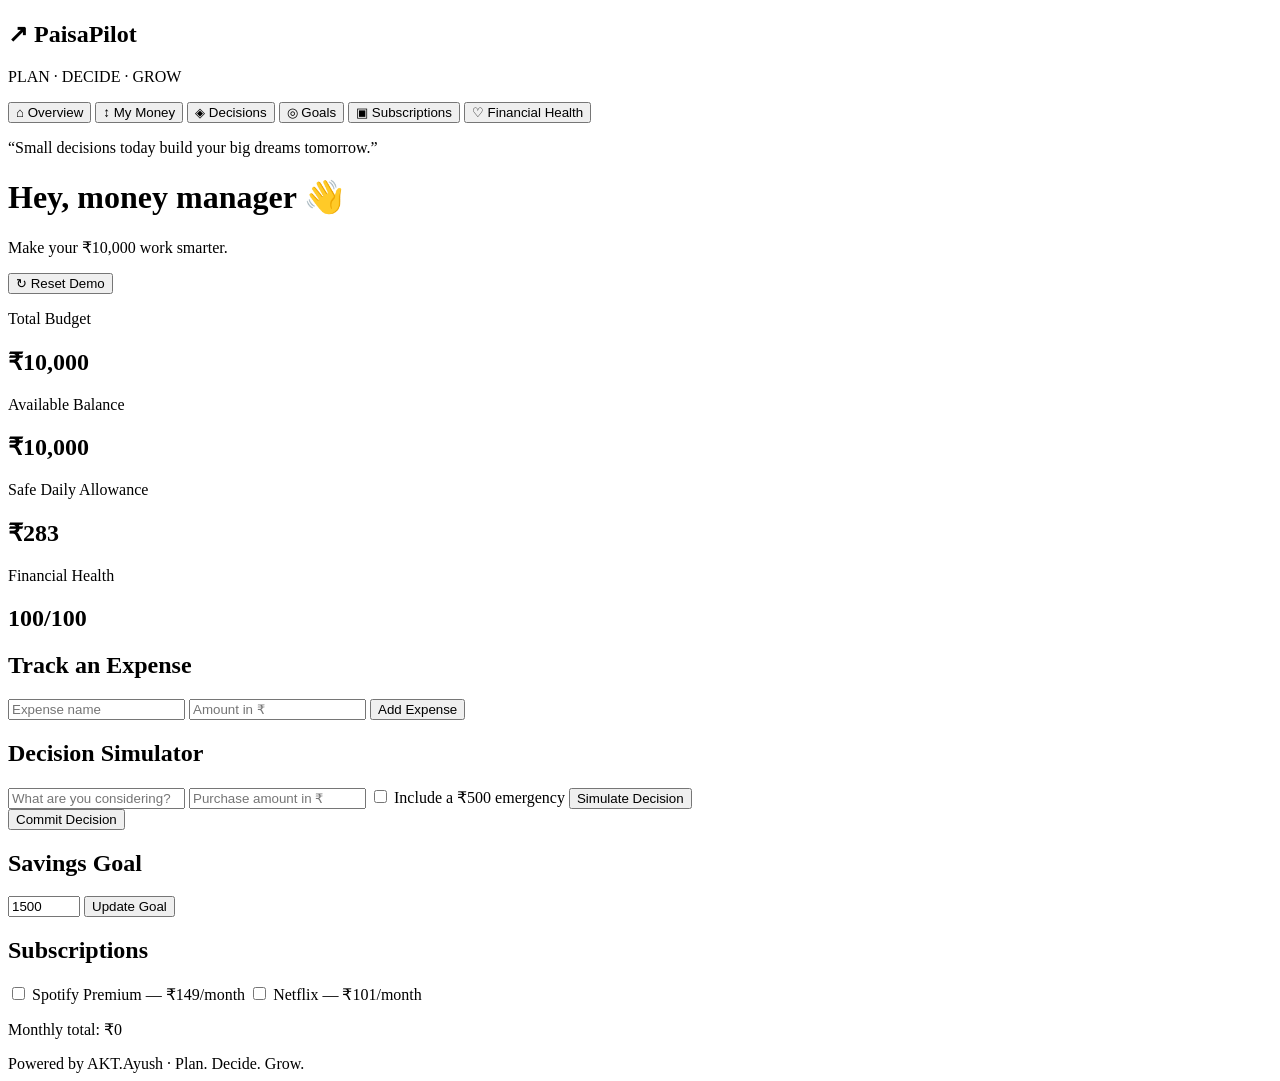
==== index.html @ 59cb8774 "Add initial HTML structure for PaisaPilot app" ====
<!DOCTYPE html>
<html lang="en">
<head>
  <meta charset="UTF-8">
  <meta name="viewport" content="width=device-width, initial-scale=1.0">
  <meta name="theme-color" content="#061225">
  <meta name="description" content="PaisaPilot — a 30-day personal finance simulator for smarter money decisions.">
  <title>PaisaPilot | Powered by AKT.Ayush</title>
  <link rel="stylesheet" href="style.css">
</head>
<body>
  <div class="app">
    <aside class="sidebar">
      <h2>↗ PaisaPilot</h2>
      <p>PLAN · DECIDE · GROW</p>

      <nav>
        <button data-tab="Overview">⌂ Overview</button>
        <button data-tab="Activity">↕ My Money</button>
        <button data-tab="Decisions">◈ Decisions</button>
        <button data-tab="Goals">◎ Goals</button>
        <button data-tab="Subscriptions">▣ Subscriptions</button>
        <button data-tab="Health">♡ Financial Health</button>
      </nav>

      <p class="quote">
        “Small decisions today build your big dreams tomorrow.”
      </p>
    </aside>

    <main>
      <header class="topbar">
        <div>
          <h1>Hey, money manager 👋</h1>
          <p>Make your ₹10,000 work smarter.</p>
        </div>
        <button id="resetBtn">↻ Reset Demo</button>
      </header>

      <section class="stats">
        <article class="card">
          <p>Total Budget</p>
          <h2 id="budget">₹10,000</h2>
        </article>
        <article class="card">
          <p>Available Balance</p>
          <h2 id="balance">₹10,000</h2>
        </article>
        <article class="card">
          <p>Safe Daily Allowance</p>
          <h2 id="allowance">₹283</h2>
        </article>
        <article class="card">
          <p>Financial Health</p>
          <h2 id="health">100/100</h2>
        </article>
      </section>

      <section class="card">
        <h2>Track an Expense</h2>
        <input id="expenseName" placeholder="Expense name">
        <input id="expenseAmount" type="number"
               min="1" placeholder="Amount in ₹">
        <button id="addExpenseBtn">Add Expense</button>
        <div id="activityList"></div>
      </section>

      <section class="card">
        <h2>Decision Simulator</h2>
        <input id="decisionName" placeholder="What are you considering?">
        <input id="decisionAmount" type="number"
               min="0" placeholder="Purchase amount in ₹">
        <label>
          <input id="includeEmergency" type="checkbox">
          Include a ₹500 emergency
        </label>
        <button id="simulateBtn">Simulate Decision</button>
        <div id="simulationResult"></div>
        <button id="applyBtn">Commit Decision</button>
      </section>

      <section class="card">
        <h2>Savings Goal</h2>
        <input id="goalInput" type="number"
               min="0" max="10000" value="1500">
        <button id="saveGoalBtn">Update Goal</button>
        <p id="goalStatus"></p>
      </section>

      <section class="card">
        <h2>Subscriptions</h2>
        <label>
          <input type="checkbox" id="spotify">
          Spotify Premium — ₹149/month
        </label>
        <label>
          <input type="checkbox" id="netflix">
          Netflix — ₹101/month
        </label>
        <p id="subscriptionTotal">Monthly total: ₹0</p>
      </section>

      <footer>
        Powered by AKT.Ayush · Plan. Decide. Grow.
      </footer>
    </main>
  </div>

  <script src="script.js"></script>
</body>
</html>
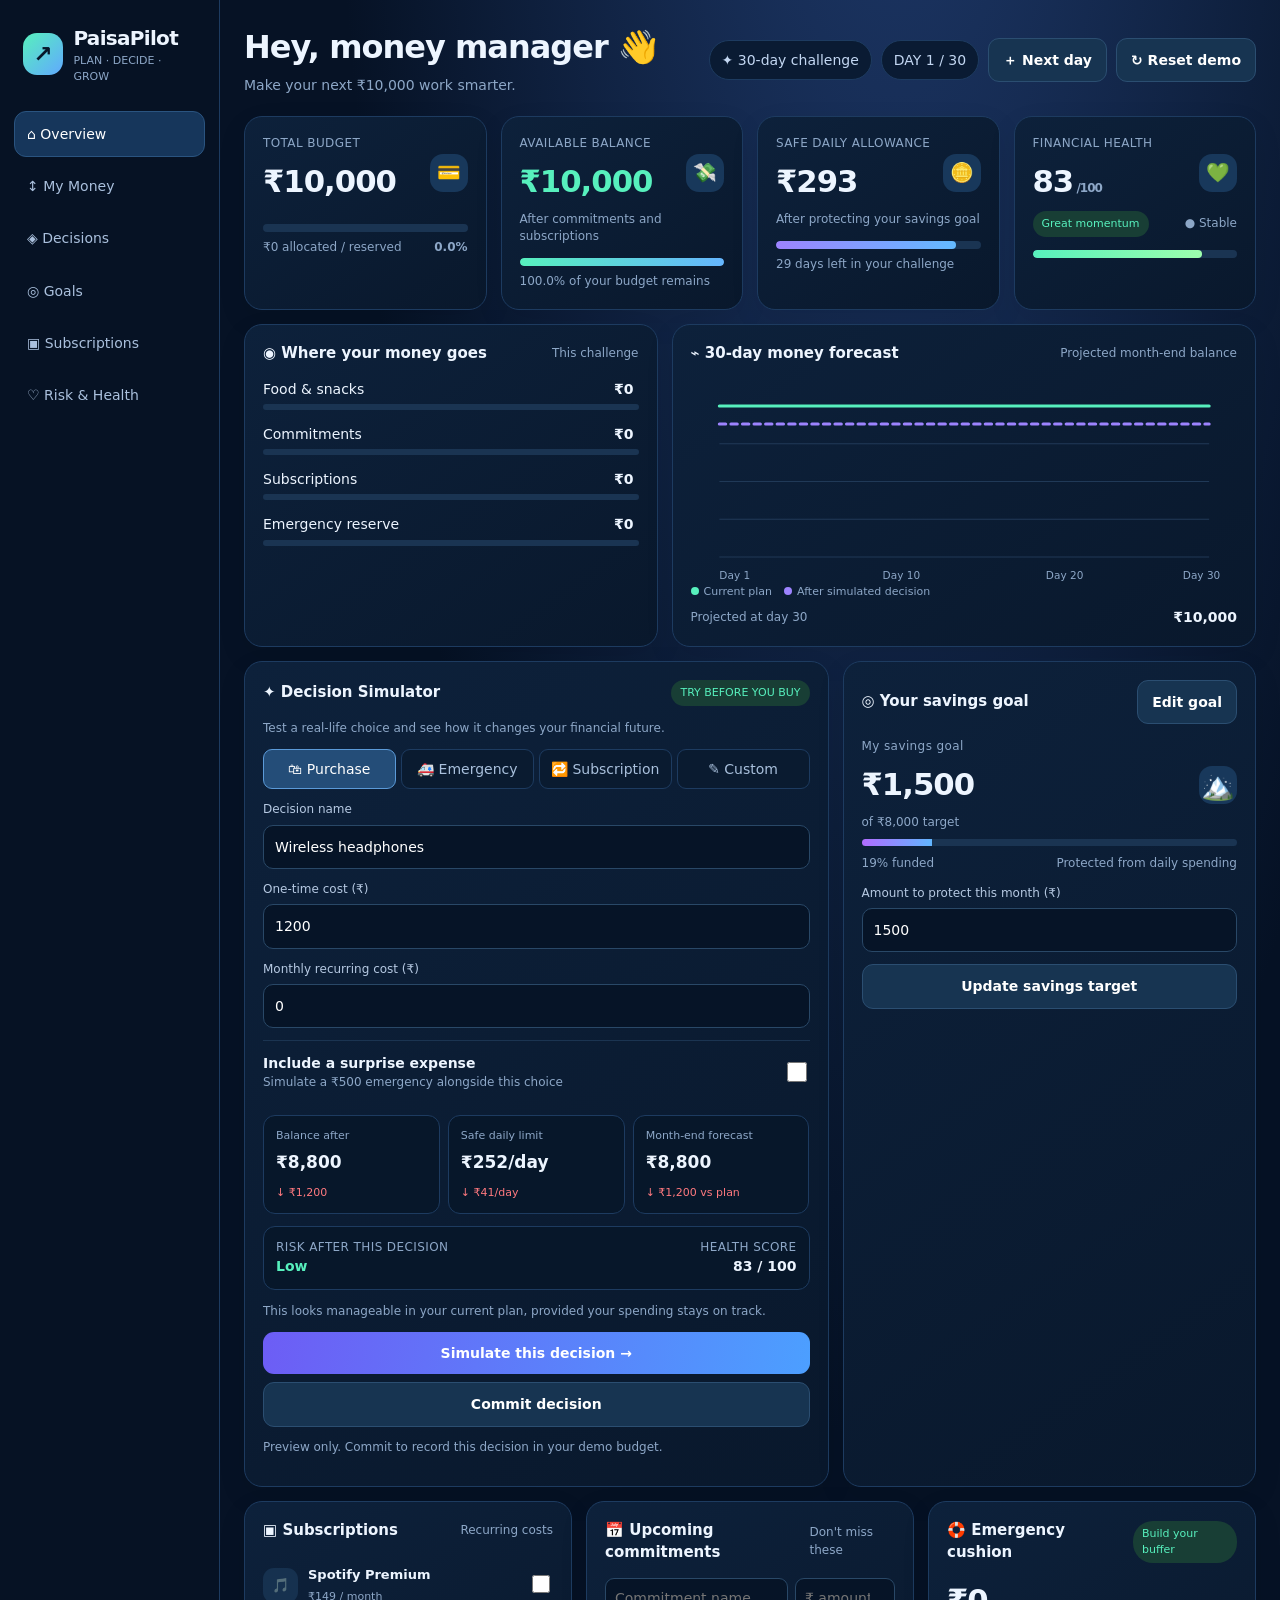
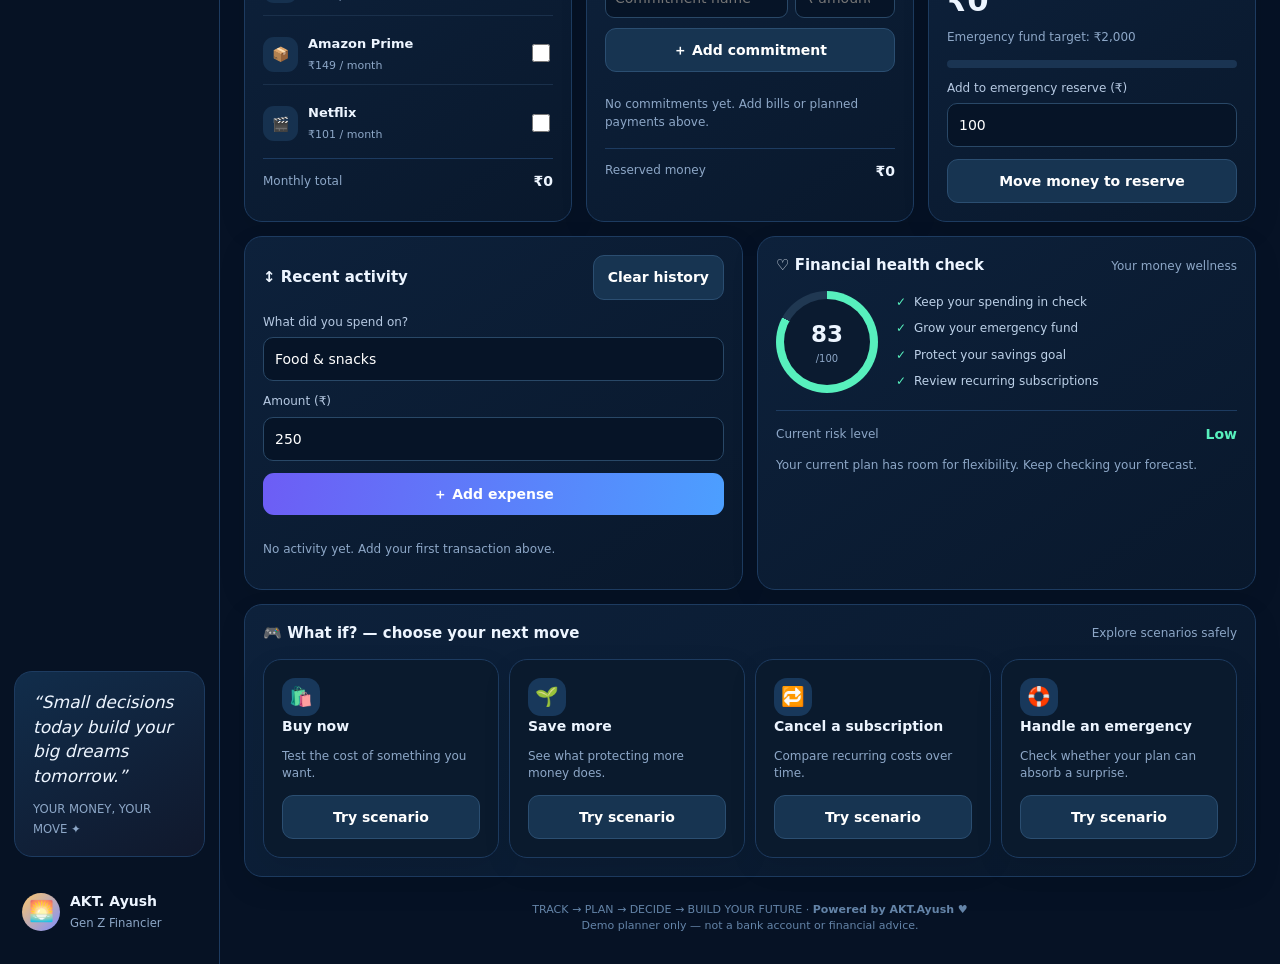
==== commit c09cdf4d: "Add files via upload" ====
--- a/index.html
+++ b/index.html
@@ -1,111 +1,67 @@
 <!DOCTYPE html>
 <html lang="en">
 <head>
-  <meta charset="UTF-8">
-  <meta name="viewport" content="width=device-width, initial-scale=1.0">
-  <meta name="theme-color" content="#061225">
-  <meta name="description" content="PaisaPilot — a 30-day personal finance simulator for smarter money decisions.">
-  <title>PaisaPilot | Powered by AKT.Ayush</title>
-  <link rel="stylesheet" href="style.css">
+<meta charset="UTF-8">
+<meta name="viewport" content="width=device-width, initial-scale=1.0">
+<title>PaisaPilot — Powered by AKT.Ayush</title>
+<link rel="stylesheet" href="style.css">
 </head>
 <body>
-  <div class="app">
-    <aside class="sidebar">
-      <h2>↗ PaisaPilot</h2>
-      <p>PLAN · DECIDE · GROW</p>
+<div class="app">
+<aside class="sidebar">
+  <div class="brand"><div class="logo">↗</div><div><strong>PaisaPilot</strong><small>PLAN · DECIDE · GROW</small></div></div>
+  <nav class="nav" id="nav">
+    <button class="active" data-tab="Overview">⌂ <span>Overview</span></button>
+    <button data-tab="Activity">↕ <span>My Money</span></button>
+    <button data-tab="Decisions">◈ <span>Decisions</span></button>
+    <button data-tab="Goals">◎ <span>Goals</span></button>
+    <button data-tab="Subscriptions">▣ <span>Subscriptions</span></button>
+    <button data-tab="Health">♡ <span>Risk & Health</span></button>
+  </nav>
+  <div class="quote"><p>“Small decisions today build your big dreams tomorrow.”</p><small>YOUR MONEY, YOUR MOVE ✦</small></div>
+  <div class="profile"><div class="avatar">🌅</div><div><strong>AKT. Ayush</strong><br><small>Gen Z Financier</small></div></div>
+</aside>
+<main>
+  <header class="topbar">
+    <div><h1 id="greeting">Hey, money manager 👋</h1><p>Make your next ₹10,000 work smarter.</p></div>
+    <div class="top-actions"><span class="pill">✦ 30-day challenge</span><span class="pill" id="dayPill">DAY 8 / 30</span><button class="btn secondary" id="nextDayBtn">＋ Next day</button><button class="btn secondary" id="resetBtn">↻ Reset demo</button></div>
+  </header>
+  <section class="grid">
+    <article class="card span-3"><div class="metric-row"><div><div class="eyebrow">TOTAL BUDGET</div><div class="metric">₹10,000</div></div><div class="iconbox">💳</div></div><div class="progress"><span id="budgetBar" style="width:65%"></span></div><div class="rowline mini"><span id="spentLabel">₹6,550 allocated / spent</span><strong id="budgetPct">65.5%</strong></div></article>
+    <article class="card span-3"><div class="metric-row"><div><div class="eyebrow">AVAILABLE BALANCE</div><div class="metric positive" id="balanceMetric">₹3,450</div></div><div class="iconbox">💸</div></div><div class="mini">After commitments and subscriptions</div><div class="progress"><span id="balanceBar" style="width:34.5%;background:linear-gradient(90deg,#57f0bd,#65b6ff)"></span></div><div class="mini" id="balanceSub">34.5% of your budget remains</div></article>
+    <article class="card span-3"><div class="metric-row"><div><div class="eyebrow">SAFE DAILY ALLOWANCE</div><div class="metric" id="allowanceMetric">₹65</div></div><div class="iconbox">🪙</div></div><div class="mini">After protecting your savings goal</div><div class="progress"><span id="allowanceBar" style="width:35%;background:linear-gradient(90deg,#9d83ff,#63baff)"></span></div><div class="mini" id="daysLabel">22 days left in your challenge</div></article>
+    <article class="card span-3"><div class="metric-row"><div><div class="eyebrow">FINANCIAL HEALTH</div><div class="metric" id="healthMetric">72<span class="mini"> /100</span></div></div><div class="iconbox">💚</div></div><div class="rowline"><span class="riskbadge" id="healthBadge">Good momentum</span><span class="mini" id="healthTrend">● Stable</span></div><div class="progress"><span id="healthBar" style="width:72%;background:linear-gradient(90deg,#57f0bd,#9dffad)"></span></div></article>
 
-      <nav>
-        <button data-tab="Overview">⌂ Overview</button>
-        <button data-tab="Activity">↕ My Money</button>
-        <button data-tab="Decisions">◈ Decisions</button>
-        <button data-tab="Goals">◎ Goals</button>
-        <button data-tab="Subscriptions">▣ Subscriptions</button>
-        <button data-tab="Health">♡ Financial Health</button>
-      </nav>
+    <article class="card span-5"><div class="card-head"><h2>◉ Where your money goes</h2><span class="mini">This challenge</span></div><div id="categoryList" class="category-list"></div></article>
+    <article class="card span-7"><div class="card-head"><h2>⌁ 30-day money forecast</h2><span class="mini">Projected month-end balance</span></div><svg class="chart" id="forecastChart" viewBox="0 0 520 205" preserveAspectRatio="none" aria-label="Balance forecast chart"></svg><div class="legend"><span><i class="dot" style="background:#57f0bd"></i>Current plan</span><span><i class="dot" style="background:#9d83ff"></i>After simulated decision</span></div><div class="rowline" style="margin-top:8px"><span class="mini">Projected at day 30</span><strong id="forecastMetric">₹2,020</strong></div></article>
 
-      <p class="quote">
-        “Small decisions today build your big dreams tomorrow.”
-      </p>
-    </aside>
+    <article class="card span-7" id="simulator"><div class="card-head"><h2>✦ Decision Simulator</h2><span class="riskbadge">TRY BEFORE YOU BUY</span></div><p class="mini">Test a real-life choice and see how it changes your financial future.</p>
+      <div class="sim-tabs" id="simTabs"><button class="active" data-mode="purchase">🛍 Purchase</button><button data-mode="emergency">🚑 Emergency</button><button data-mode="subscription">🔁 Subscription</button><button data-mode="custom">✎ Custom</button></div>
+      <div class="field"><label for="decisionName">Decision name</label><input id="decisionName" value="Wireless headphones" maxlength="70"></div>
+      <div class="field"><label for="decisionAmount">One-time cost (₹)</label><input id="decisionAmount" type="number" min="0" step="50" value="1200"></div>
+      <div class="field"><label for="recurringAmount">Monthly recurring cost (₹)</label><input id="recurringAmount" type="number" min="0" step="10" value="0"></div>
+      <div class="switchrow"><div><strong>Include a surprise expense</strong><div class="mini">Simulate a ₹500 emergency alongside this choice</div></div><input id="includeEmergency" type="checkbox" checked style="width:20px;height:20px;accent-color:#57f0bd"></div>
+      <div class="impact-grid"><div class="impact"><small>Balance after</small><strong id="simBalance">₹1,750</strong><em id="simBalanceDelta" class="negative">↓ ₹1,700</em></div><div class="impact"><small>Safe daily limit</small><strong id="simAllowance">₹11/day</strong><em id="simAllowanceDelta">After savings goal</em></div><div class="impact"><small>Month-end forecast</small><strong id="simForecast">₹320</strong><em id="simForecastDelta">Projected</em></div></div>
+      <div class="riskline" style="margin-bottom:13px"><div><div class="eyebrow">RISK AFTER THIS DECISION</div><strong id="simRisk">Elevated</strong></div><div style="text-align:right"><div class="eyebrow">HEALTH SCORE</div><strong id="simHealth">58 / 100</strong></div></div>
+      <p id="simAdvice" class="mini">Consider saving first or choosing a lower-cost option.</p>
+      <div style="display:flex;gap:8px;flex-wrap:wrap"><button class="btn full" id="simulateBtn">Simulate this decision →</button><button class="btn secondary full" id="applyBtn">Commit decision</button></div>
+      <p class="mini" id="simNotice">Simulation is a preview; your actual budget changes only when you commit.</p>
+    </article>
 
-    <main>
-      <header class="topbar">
-        <div>
-          <h1>Hey, money manager 👋</h1>
-          <p>Make your ₹10,000 work smarter.</p>
-        </div>
-        <button id="resetBtn">↻ Reset Demo</button>
-      </header>
+    <article class="card span-5"><div class="card-head"><h2>◎ Your savings goal</h2><button class="btn secondary" id="editGoalBtn">Edit goal</button></div><div class="rowline"><div><div class="eyebrow" id="goalName">Trip to Himachal</div><div class="metric" id="goalSaved">₹1,500</div><div class="mini" id="goalTargetText">of ₹8,000 target</div></div><div class="iconbox" style="font-size:27px">🏔️</div></div><div class="goalbar"><span id="goalBar" style="width:19%"></span></div><div class="rowline mini" style="margin-top:9px"><span id="goalPercent">19% funded</span><span>Protected from daily spending</span></div><div class="field"><label for="goalInput">Amount to protect this month (₹)</label><input id="goalInput" type="number" min="0" max="10000" value="1500"></div><button class="btn secondary full" id="saveGoalBtn">Update savings target</button></article>
 
-      <section class="stats">
-        <article class="card">
-          <p>Total Budget</p>
-          <h2 id="budget">₹10,000</h2>
-        </article>
-        <article class="card">
-          <p>Available Balance</p>
-          <h2 id="balance">₹10,000</h2>
-        </article>
-        <article class="card">
-          <p>Safe Daily Allowance</p>
-          <h2 id="allowance">₹283</h2>
-        </article>
-        <article class="card">
-          <p>Financial Health</p>
-          <h2 id="health">100/100</h2>
-        </article>
-      </section>
+    <article class="card span-4"><div class="card-head"><h2>▣ Subscriptions</h2><span class="mini">Recurring costs</span></div><div id="subscriptionList" class="list"></div><div class="rowline" style="border-top:1px solid var(--line);padding-top:12px;margin-top:5px"><span class="mini">Monthly total</span><strong id="subscriptionTotal">₹399</strong></div></article>
+    <article class="card span-4"><div class="card-head"><h2>📅 Upcoming commitments</h2><span class="mini">Don't miss these</span></div><div style="display:grid;grid-template-columns:1fr 100px;gap:7px;margin-bottom:10px"><input id="newCommitmentName" placeholder="Commitment name" maxlength="60" aria-label="New commitment name" style="min-width:0;background:#061427;border:1px solid #294867;border-radius:9px;color:white;padding:9px"><input id="newCommitmentAmount" type="number" min="0" placeholder="₹ amount" aria-label="New commitment amount" style="width:100%;min-width:0;background:#061427;border:1px solid #294867;border-radius:9px;color:white;padding:9px"></div><button class="btn secondary full" id="addCommitmentBtn" style="margin-bottom:12px">＋ Add commitment</button><div id="commitmentList" class="list"></div><div class="rowline" style="border-top:1px solid var(--line);padding-top:12px;margin-top:5px"><span class="mini">Reserved money</span><strong id="commitmentTotal">₹2,200</strong></div></article>
+    <article class="card span-4"><div class="card-head"><h2>🛟 Emergency cushion</h2><span class="riskbadge" id="reserveBadge">Build your buffer</span></div><div class="metric" id="reserveMetric">₹0</div><div class="mini">Emergency fund target: ₹2,000</div><div class="progress"><span id="reserveBar" style="width:0%;background:linear-gradient(90deg,#ffb86b,#ff797f)"></span></div><div class="field"><label for="reserveInput">Add to emergency reserve (₹)</label><input type="number" min="0" id="reserveInput" value="100"></div><button class="btn secondary full" id="reserveBtn">Move money to reserve</button></article>
 
-      <section class="card">
-        <h2>Track an Expense</h2>
-        <input id="expenseName" placeholder="Expense name">
-        <input id="expenseAmount" type="number"
-               min="1" placeholder="Amount in ₹">
-        <button id="addExpenseBtn">Add Expense</button>
-        <div id="activityList"></div>
-      </section>
-
-      <section class="card">
-        <h2>Decision Simulator</h2>
-        <input id="decisionName" placeholder="What are you considering?">
-        <input id="decisionAmount" type="number"
-               min="0" placeholder="Purchase amount in ₹">
-        <label>
-          <input id="includeEmergency" type="checkbox">
-          Include a ₹500 emergency
-        </label>
-        <button id="simulateBtn">Simulate Decision</button>
-        <div id="simulationResult"></div>
-        <button id="applyBtn">Commit Decision</button>
-      </section>
-
-      <section class="card">
-        <h2>Savings Goal</h2>
-        <input id="goalInput" type="number"
-               min="0" max="10000" value="1500">
-        <button id="saveGoalBtn">Update Goal</button>
-        <p id="goalStatus"></p>
-      </section>
-
-      <section class="card">
-        <h2>Subscriptions</h2>
-        <label>
-          <input type="checkbox" id="spotify">
-          Spotify Premium — ₹149/month
-        </label>
-        <label>
-          <input type="checkbox" id="netflix">
-          Netflix — ₹101/month
-        </label>
-        <p id="subscriptionTotal">Monthly total: ₹0</p>
-      </section>
-
-      <footer>
-        Powered by AKT.Ayush · Plan. Decide. Grow.
-      </footer>
-    </main>
-  </div>
-
-  <script src="script.js"></script>
+    <article class="card span-6"><div class="card-head"><h2>↕ Recent activity</h2><button class="btn secondary" id="clearActivity">Clear history</button></div><div class="field"><label for="expenseName">What did you spend on?</label><input id="expenseName" value="Food & snacks" maxlength="60"></div><div class="field"><label for="expenseAmount">Amount (₹)</label><input id="expenseAmount" type="number" min="1" step="10" value="250"></div><button class="btn full" id="addExpenseBtn">＋ Add expense</button><div class="list" id="activityList" style="margin-top:14px"></div></article>
+    <article class="card span-6"><div class="card-head"><h2>♡ Financial health check</h2><span class="mini">Your money wellness</span></div><div class="health-layout"><div class="health-ring" id="healthRing" style="--score:72"><div><span id="healthRingNum">72</span><small>/100</small></div></div><div class="health-tips" id="healthTips"><span>Keep your spending in check</span><span>Grow your emergency fund</span><span>Protect your savings goal</span><span>Review recurring subscriptions</span></div></div><div style="margin-top:17px;padding-top:13px;border-top:1px solid var(--line)"><div class="rowline"><span class="mini">Current risk level</span><strong id="riskLabel" class="positive">Low</strong></div><p class="mini" id="riskExplanation">Your plan has room for flexibility. Keep checking your forecast.</p></div></article>
+    <article class="card span-12"><div class="card-head"><h2>🎮 What if? — choose your next move</h2><span class="mini">Explore scenarios safely</span></div><div class="grid" style="gap:10px"><div class="card span-3" style="background:#0a1a2d"><div class="iconbox">🛍️</div><strong>Buy now</strong><p class="mini">Test the cost of something you want.</p><button class="btn secondary full scenario" data-mode="purchase">Try scenario</button></div><div class="card span-3" style="background:#0a1a2d"><div class="iconbox">🌱</div><strong>Save more</strong><p class="mini">See what protecting more money does.</p><button class="btn secondary full scenario" data-mode="save">Try scenario</button></div><div class="card span-3" style="background:#0a1a2d"><div class="iconbox">🔁</div><strong>Cancel a subscription</strong><p class="mini">Compare recurring costs over time.</p><button class="btn secondary full scenario" data-mode="subscription">Try scenario</button></div><div class="card span-3" style="background:#0a1a2d"><div class="iconbox">🛟</div><strong>Handle an emergency</strong><p class="mini">Check whether your plan can absorb a surprise.</p><button class="btn secondary full scenario" data-mode="emergency">Try scenario</button></div></div></article>
+  </section>
+  <div class="footer">TRACK → PLAN → DECIDE → BUILD YOUR FUTURE · <strong>Powered by AKT.Ayush ♥</strong><br>Demo planner only — not a bank account or financial advice.</div>
+</main>
+</div>
+<div class="toast" id="toast" role="status"></div>
+<script src="script.js" defer></script>
 </body>
-</html>
+</html>
--- a/style.css
+++ b/style.css
@@ -0,0 +1,7 @@
+:root{--bg:#061225;--panel:#0a1b33;--panel2:#102642;--line:#1d3b60;--text:#edf5ff;--muted:#8da7c7;--mint:#57f0bd;--purple:#9d83ff;--yellow:#f5d66e;--red:#ff797f;--blue:#64baff}
+*{box-sizing:border-box}body{margin:0;background:radial-gradient(ellipse at 70% -20%,#203c70 0,transparent 45%),var(--bg);color:var(--text);font:14px/1.45 Inter,ui-sans-serif,system-ui,-apple-system,Segoe UI,sans-serif}button,input,select{font:inherit}button{cursor:pointer}
+.app{display:grid;grid-template-columns:220px minmax(0,1fr);min-height:100vh}.sidebar{border-right:1px solid var(--line);padding:24px 14px;display:flex;flex-direction:column;gap:26px;background:#061225d9}.brand{display:flex;align-items:center;gap:10px;padding:0 9px}.logo{width:42px;height:42px;display:grid;place-items:center;border-radius:14px;background:linear-gradient(135deg,var(--mint),#61a9ff);color:#07172b;font-size:23px;font-weight:900}.brand strong{font-size:20px;letter-spacing:-.7px}.brand small{display:block;color:var(--muted);font-size:11px}.nav{display:grid;gap:6px}.nav button{border:1px solid transparent;background:transparent;color:#aac0dd;text-align:left;padding:12px;border-radius:12px}.nav button.active,.nav button:hover{background:#16365b;color:white;border-color:#2a5480}.quote{margin-top:auto;padding:18px;border:1px solid var(--line);border-radius:18px;background:linear-gradient(150deg,#112d4b,#10182c)}.quote p{font-size:17px;font-style:italic;margin:0 0 9px}.quote small,.profile small{color:var(--muted)}.profile{display:flex;gap:10px;align-items:center;padding:8px}.avatar{width:38px;height:38px;border-radius:50%;display:grid;place-items:center;background:linear-gradient(135deg,#ffc76b,#7e8fff);font-size:20px}
+main{padding:24px;max-width:1650px;width:100%;margin:auto}.topbar{display:flex;align-items:center;justify-content:space-between;gap:14px;margin-bottom:20px}.topbar h1{font-size:clamp(22px,3vw,32px);margin:0;letter-spacing:-1px}.topbar p{color:var(--muted);margin:5px 0 0}.top-actions{display:flex;align-items:center;gap:9px;flex-wrap:wrap}.pill{border:1px solid var(--line);padding:9px 12px;border-radius:999px;color:#c3d7f2;background:#0a1b33}
+.grid{display:grid;grid-template-columns:repeat(12,minmax(0,1fr));gap:14px}.card{background:linear-gradient(145deg,#0d213b,#09182c);border:1px solid var(--line);border-radius:18px;padding:18px;min-width:0;box-shadow:0 10px 30px #00000013}.span-3{grid-column:span 3}.span-4{grid-column:span 4}.span-5{grid-column:span 5}.span-6{grid-column:span 6}.span-7{grid-column:span 7}.span-8{grid-column:span 8}.span-12{grid-column:span 12}.eyebrow{color:var(--muted);font-size:12px;letter-spacing:.4px}.metric{font-size:clamp(22px,2.4vw,32px);font-weight:800;letter-spacing:-1px;margin:7px 0}.positive{color:var(--mint)}.warn{color:var(--yellow)}.negative{color:var(--red)}.muted{color:var(--muted)}.card-head{display:flex;justify-content:space-between;align-items:center;gap:10px;margin-bottom:14px}.card-head h2{font-size:15px;margin:0}.iconbox{width:38px;height:38px;display:grid;place-items:center;border-radius:13px;background:#18385b;font-size:19px}.metric-row{display:flex;align-items:center;justify-content:space-between;gap:12px}.progress{height:8px;background:#1a3452;border-radius:20px;overflow:hidden;margin:13px 0 7px}.progress span{display:block;height:100%;border-radius:20px;background:linear-gradient(90deg,var(--mint),#7fdbff)}.mini{font-size:12px;color:var(--muted)}.section-title{font-size:20px;margin:26px 0 13px;letter-spacing:-.4px}.category-list{display:grid;gap:14px}.category{display:grid;grid-template-columns:1fr auto;gap:5px}.category .progress{grid-column:1/-1;margin:0;height:6px}.category .progress span{background:linear-gradient(90deg,var(--purple),#62b8ff)}.rowline{display:flex;justify-content:space-between;align-items:center;gap:10px}.chart{width:100%;height:205px;display:block}.legend{display:flex;gap:12px;flex-wrap:wrap;font-size:11px;color:var(--muted)}.dot{display:inline-block;width:8px;height:8px;border-radius:50%;margin-right:5px}.sim-tabs{display:flex;gap:5px;flex-wrap:wrap;margin:12px 0}.sim-tabs button{flex:1;padding:9px 7px;border-radius:9px;background:#0a1b30;color:#a9c0dc;border:1px solid var(--line)}.sim-tabs button.active{background:#244d78;color:white;border-color:#5b9ad8}.field{display:grid;gap:6px;margin:12px 0}.field label{font-size:12px;color:#b6c9e2}.field input,.field select{width:100%;background:#061427;border:1px solid #294867;border-radius:10px;color:white;padding:11px;outline:none}.field input:focus,.field select:focus{border-color:var(--mint)}.switchrow{display:flex;justify-content:space-between;align-items:center;gap:12px;padding:12px 0;border-top:1px solid #1b3451}.btn{border:0;border-radius:11px;padding:11px 14px;background:linear-gradient(100deg,#6d5df5,#4c9fff);color:white;font-weight:750}.btn.secondary{background:#173451;border:1px solid #2b4e71}.btn.danger{background:#4c2535;border:1px solid #874355}.btn:disabled{opacity:.4;cursor:not-allowed}.full{width:100%}.impact-grid{display:grid;grid-template-columns:repeat(3,1fr);gap:8px;margin:12px 0}.impact{padding:12px;border:1px solid var(--line);border-radius:12px;background:#07172a}.impact small{display:block;color:var(--muted);font-size:11px}.impact strong{display:block;margin:6px 0;font-size:17px}.impact em{font-style:normal;font-size:11px}.riskline{padding:12px;border-radius:12px;background:#07172a;border:1px solid var(--line);display:flex;justify-content:space-between;gap:10px;align-items:center}.riskbadge{padding:5px 9px;border-radius:20px;font-size:11px;background:#183e35;color:var(--mint)}.list{display:grid;gap:9px}.listitem{display:flex;align-items:center;gap:10px;padding:10px 0;border-bottom:1px solid #1a304b}.listitem:last-child{border:0}.listicon{width:35px;height:35px;display:grid;place-items:center;border-radius:11px;background:#16314f}.listitem .desc{flex:1;min-width:0}.listitem strong{display:block;font-size:13px}.listitem small{color:var(--muted);font-size:11px}.listitem .amount{font-weight:700;white-space:nowrap}.goalbar{height:7px;background:#1a3452;border-radius:20px;overflow:hidden;margin-top:8px}.goalbar span{height:100%;display:block;background:linear-gradient(90deg,#b16cff,#61b6ff)}.health-ring{width:102px;height:102px;border-radius:50%;display:grid;place-items:center;background:conic-gradient(var(--mint) calc(var(--score)*1%),#203852 0);position:relative;flex-shrink:0}.health-ring:before{content:"";position:absolute;inset:8px;border-radius:50%;background:#0b1b30}.health-ring div{z-index:1;text-align:center;font-weight:800;font-size:23px}.health-ring small{display:block;font-size:10px;color:var(--muted);font-weight:500}.health-layout{display:flex;align-items:center;gap:18px}.health-tips{display:grid;gap:9px;color:#bdd1e8;font-size:12px}.health-tips span:before{content:"✓";color:var(--mint);margin-right:8px}.footer{text-align:center;color:#6484a8;font-size:11px;padding:25px 0 6px}.empty{color:var(--muted);font-size:12px;padding:12px 0}.toast{position:fixed;bottom:20px;right:20px;background:#173b39;border:1px solid #3a8e7d;padding:13px 18px;border-radius:12px;box-shadow:0 10px 35px #0007;z-index:10;display:none}
+@media(max-width:1100px){.app{grid-template-columns:76px minmax(0,1fr)}.sidebar{padding:18px 8px}.brand{justify-content:center;padding:0}.brand>div:last-child,.nav button span,.quote,.profile>div:last-child{display:none}.nav button{text-align:center;font-size:19px;padding:12px 3px}.profile{justify-content:center}.span-3{grid-column:span 6}.span-4{grid-column:span 6}.span-5{grid-column:span 6}.span-7,.span-8{grid-column:span 12}}
+@media(max-width:700px){.app{display:block}.sidebar{position:sticky;top:0;z-index:5;display:block;padding:9px 12px;border-right:0;border-bottom:1px solid var(--line)}.brand{display:none}.nav{display:flex;justify-content:space-between;gap:2px}.nav button{font-size:18px;padding:9px;flex:1;text-align:center}.nav button span{display:none}.profile,.quote{display:none}main{padding:16px 12px}.topbar{align-items:flex-start}.top-actions{justify-content:flex-end}.top-actions .pill{display:none}.span-3,.span-4,.span-5,.span-6,.span-7,.span-8,.span-12{grid-column:span 12}.impact-grid{grid-template-columns:1fr 1fr 1fr}.card{padding:15px}.metric{font-size:27px}}
